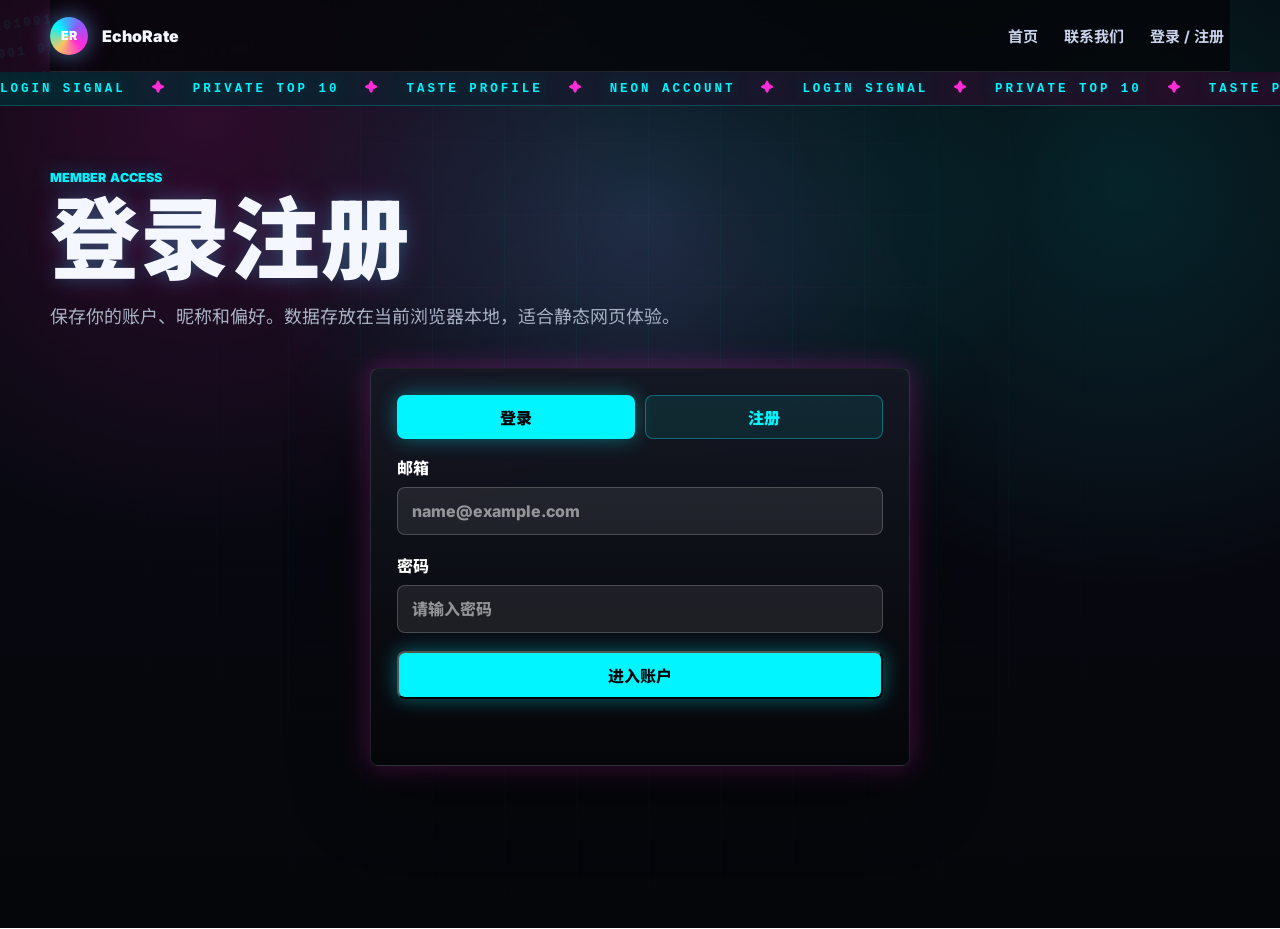
==== auth.html @ 1d74c145 "Add auth and dynamic header effects" ====
<!doctype html>
<html lang="zh-CN">
  <head>
    <meta charset="UTF-8" />
    <meta name="viewport" content="width=device-width, initial-scale=1.0" />
    <title>登录注册 - EchoRate</title>
    <link rel="preconnect" href="https://fonts.googleapis.com" />
    <link rel="preconnect" href="https://fonts.gstatic.com" crossorigin />
    <link
      href="https://fonts.googleapis.com/css2?family=Inter:wght@400;500;600;700;800&family=Noto+Sans+SC:wght@400;500;700;900&display=swap"
      rel="stylesheet"
    />
    <link rel="stylesheet" href="styles.css" />
    <link rel="stylesheet" href="form-layout.css" />
  </head>
  <body>
    <header class="shell topbar">
      <a class="brand" href="index.html" aria-label="EchoRate 首页">
        <span class="brand-mark">ER</span>
        <span>EchoRate</span>
      </a>
      <nav class="nav" aria-label="主导航">
        <a href="index.html">首页</a>
        <a href="contact.html">联系我们</a>
        <a href="auth.html" data-auth-link>登录 / 注册</a>
      </nav>
    </header>
    <div class="marquee-bar" aria-hidden="true">
      <div class="marquee-track">
        <span>LOGIN SIGNAL</span><span>PRIVATE TOP 10</span><span>TASTE PROFILE</span><span>NEON ACCOUNT</span>
        <span>LOGIN SIGNAL</span><span>PRIVATE TOP 10</span><span>TASTE PROFILE</span><span>NEON ACCOUNT</span>
      </div>
    </div>

    <main class="contact-page auth-page">
      <section class="shell contact-hero auth-hero">
        <div>
          <p class="eyebrow kinetic-type" data-text="Member Access">Member Access</p>
          <h1 class="kinetic-title" data-text="登录注册">登录注册</h1>
          <p class="hero-text">保存你的账户、昵称和偏好。数据存放在当前浏览器本地，适合静态网页体验。</p>
        </div>
      </section>

      <section class="shell auth-shell">
        <div class="auth-card">
          <div class="auth-tabs" role="tablist" aria-label="登录注册切换">
            <button class="active" type="button" data-auth-tab="login">登录</button>
            <button type="button" data-auth-tab="register">注册</button>
          </div>

          <form id="loginForm" class="contact-form auth-form">
            <label>
              <span>邮箱</span>
              <input type="email" name="email" autocomplete="email" placeholder="name@example.com" required />
            </label>
            <label>
              <span>密码</span>
              <input type="password" name="password" autocomplete="current-password" placeholder="请输入密码" required />
            </label>
            <button class="primary-action" type="submit">进入账户</button>
          </form>

          <form id="registerForm" class="contact-form auth-form hidden">
            <label>
              <span>昵称</span>
              <input type="text" name="name" autocomplete="nickname" placeholder="你的音乐昵称" minlength="2" required />
            </label>
            <label>
              <span>邮箱</span>
              <input type="email" name="email" autocomplete="email" placeholder="name@example.com" required />
            </label>
            <label>
              <span>密码</span>
              <input type="password" name="password" autocomplete="new-password" placeholder="至少 6 位" minlength="6" required />
            </label>
            <label>
              <span>偏好风格</span>
              <select name="genre">
                <option value="dance-pop">Dance Pop</option>
                <option value="synth-pop">Synth Pop</option>
                <option value="alt-pop">Alt Pop</option>
                <option value="r&b-pop">R&B Pop</option>
                <option value="hip-hop">Hip-Hop</option>
              </select>
            </label>
            <button class="primary-action" type="submit">创建账户</button>
          </form>

          <p id="authMessage" class="auth-message" role="status"></p>
        </div>
      </section>
    </main>

    <script src="site.js"></script>
    <script src="auth.js"></script>
  </body>
</html>
---- styles.css ----
:root {
  --ink: #f5f7ff;
  --muted: #a8b0c3;
  --soft: #707991;
  --line: rgba(255, 255, 255, 0.11);
  --paper: #05060a;
  --panel: #10121a;
  --card: #151823;
  --rose: #ff2bd6;
  --cyan: #00f5ff;
  --lime: #b6ff4d;
  --plum: #8a5cff;
  --amber: #f6c85f;
  --shadow: 0 24px 80px rgba(0, 0, 0, 0.46);
  --neon-cyan: 0 0 20px rgba(0, 245, 255, 0.38);
  --neon-pink: 0 0 28px rgba(255, 43, 214, 0.34);
}

* {
  box-sizing: border-box;
}

html {
  scroll-behavior: smooth;
  overflow-x: clip;
}

body {
  margin: 0;
  color: var(--ink);
  --cursor-x: 50vw;
  --cursor-y: 24vh;
  background:
    radial-gradient(circle at var(--cursor-x) var(--cursor-y), rgba(0, 245, 255, 0.16), transparent 24rem),
    radial-gradient(circle at 16% 12%, rgba(255, 43, 214, 0.16), transparent 32%),
    radial-gradient(circle at 88% 20%, rgba(0, 245, 255, 0.12), transparent 30%),
    linear-gradient(180deg, #05060a 0%, #080911 48%, #05060a 100%);
  font-family: "Inter", "Noto Sans SC", system-ui, sans-serif;
  overflow-x: clip;
}

body::before {
  content: "";
  position: fixed;
  inset: 0;
  z-index: 0;
  pointer-events: none;
  background:
    radial-gradient(circle at var(--cursor-x) var(--cursor-y), rgba(255, 43, 214, calc(0.16 + var(--scroll-glow, 0) * 0.24)), transparent 19rem),
    linear-gradient(90deg, rgba(0, 245, 255, 0.045) 1px, transparent 1px),
    linear-gradient(0deg, rgba(255, 43, 214, 0.034) 1px, transparent 1px);
  background-size: auto, 72px 72px, 72px 72px;
  mask-image: radial-gradient(circle at center, black, transparent 82%);
}

body::after {
  content: "01001100 01101001 01110011 01110100 01100101 01101110 00100000 01010000 01101111 01110000 00100000 ECHORATE 00100000 01010010 01100101 01110110 01101001 01100101 01110111 00100000 1010 0011 1100 0101 0110 1001 1110 0001 01001100 01101001 01110011 01110100 01100101 01101110 00100000 ALBUM 00100000 01010010 01100101 01110110 01101001 01100101 01110111 00100000 1010 0011 1100 0101 0110 1001 1110 0001";
  position: fixed;
  inset: -8vh -4vw;
  z-index: 0;
  pointer-events: none;
  color: rgba(0, 245, 255, 0.12);
  font-family: "Courier New", monospace;
  font-size: clamp(0.68rem, 1vw, 1rem);
  font-weight: 700;
  letter-spacing: 0.18em;
  line-height: 2.2;
  word-break: break-all;
  filter: blur(0.2px);
  opacity: 0.55;
  transform: rotate(-8deg) translate3d(0, 0, 0);
  animation: codeDrift 18s linear infinite alternate;
  mix-blend-mode: screen;
}

.topbar,
main {
  position: relative;
  z-index: 1;
}

.marquee-bar {
  position: sticky;
  top: 72px;
  z-index: 19;
  overflow: hidden;
  border-bottom: 1px solid rgba(0, 245, 255, 0.22);
  background:
    linear-gradient(90deg, rgba(0, 245, 255, 0.13), rgba(255, 43, 214, 0.12)),
    rgba(5, 6, 10, 0.82);
  backdrop-filter: blur(14px);
}

.marquee-track {
  display: flex;
  width: max-content;
  min-width: 200%;
  gap: 26px;
  padding: 9px 0;
  color: var(--cyan);
  font-family: "Courier New", monospace;
  font-size: 0.78rem;
  font-weight: 900;
  letter-spacing: 0.24em;
  text-transform: uppercase;
  text-shadow: var(--neon-cyan);
  animation: marqueeSlide 22s linear infinite;
}

.marquee-track span {
  display: inline-flex;
  align-items: center;
  gap: 26px;
  white-space: nowrap;
}

.marquee-track span::after {
  content: "✦";
  color: var(--rose);
  text-shadow: var(--neon-pink);
}

.scroll-burst {
  position: fixed;
  z-index: 3;
  pointer-events: none;
  color: hsl(var(--burst-hue), 100%, 62%);
  font-family: "Courier New", monospace;
  font-size: clamp(0.9rem, 1.6vw, 1.35rem);
  font-weight: 900;
  text-shadow:
    0 0 12px hsl(var(--burst-hue), 100%, 62%),
    0 0 28px hsl(var(--burst-hue), 100%, 48%);
  animation: neonBurst 920ms cubic-bezier(0.16, 1, 0.3, 1) forwards;
}

a {
  color: inherit;
  text-decoration: none;
}

button,
input,
select {
  font: inherit;
}

.shell {
  width: min(1180px, calc(100% - 40px));
  margin: 0 auto;
  max-width: 100%;
}

.topbar {
  display: flex;
  align-items: center;
  justify-content: space-between;
  gap: 18px;
  min-height: 72px;
  position: sticky;
  top: 0;
  z-index: 20;
  background: rgba(5, 6, 10, 0.84);
  backdrop-filter: blur(18px);
  border-bottom: 1px solid var(--line);
}

.brand,
.nav {
  display: flex;
  align-items: center;
  gap: 14px;
  min-width: 0;
}

.brand {
  flex: 0 0 auto;
  font-weight: 900;
  letter-spacing: 0;
}

.brand-mark {
  display: grid;
  place-items: center;
  width: 38px;
  height: 38px;
  border-radius: 50%;
  color: #fff;
  background: conic-gradient(from 130deg, var(--rose), var(--amber), var(--cyan), var(--plum), var(--rose));
  box-shadow: var(--neon-cyan), var(--neon-pink);
  font-size: 0.78rem;
}

.nav {
  flex: 1 1 auto;
  flex-wrap: wrap;
  justify-content: flex-end;
  color: #c9d2ea;
  font-size: 0.94rem;
  font-weight: 700;
}

.nav a {
  min-width: 0;
  padding: 10px 6px;
  white-space: nowrap;
  min-width: var(--stable-width, auto);
}

.nav a:hover,
.nav a:focus-visible {
  color: var(--cyan);
  text-shadow: var(--neon-cyan);
}

.hero {
  min-height: 620px;
  display: grid;
  align-items: center;
  overflow: hidden;
  background:
    radial-gradient(circle at 74% 20%, rgba(0, 245, 255, 0.19), transparent 32%),
    radial-gradient(circle at 30% 82%, rgba(255, 43, 214, 0.18), transparent 30%),
    linear-gradient(135deg, rgba(5, 6, 10, 0.78), rgba(16, 18, 26, 0.66));
}

.hero-grid {
  display: grid;
  grid-template-columns: minmax(0, 1fr) minmax(320px, 0.85fr);
  gap: 58px;
  align-items: center;
  padding: 70px 0 92px;
}

.eyebrow {
  margin: 0 0 12px;
  color: var(--cyan);
  text-shadow: var(--neon-cyan);
  font-weight: 900;
  font-size: 0.78rem;
  text-transform: uppercase;
  letter-spacing: 0;
}

h1,
h2,
p {
  margin-top: 0;
}

h1 {
  max-width: 760px;
  margin-bottom: 20px;
  font-size: clamp(3.2rem, 8vw, 6.8rem);
  line-height: 0.96;
  letter-spacing: 0;
  font-weight: 900;
  text-transform: uppercase;
}

.kinetic-type,
.kinetic-title {
  display: flex;
  flex-wrap: wrap;
  align-items: baseline;
  gap: 0;
  max-width: 100%;
  overflow-wrap: anywhere;
}

.kinetic-char {
  display: inline-block;
  opacity: 0;
  filter: blur(16px);
  transform: translateY(18px) scale(1.08);
  animation: revealChar 760ms cubic-bezier(0.16, 1, 0.3, 1) forwards;
  animation-delay: calc(var(--char-index) * 54ms);
  will-change: opacity, filter, transform;
}

.kinetic-title .kinetic-char {
  text-shadow:
    0 0 18px rgba(0, 245, 255, 0.24),
    0 0 34px rgba(255, 43, 214, 0.18);
}

.kinetic-title:hover .kinetic-char,
.kinetic-type:hover .kinetic-char {
  animation:
    revealChar 1ms linear forwards,
    glyphFlicker 920ms ease-in-out infinite alternate;
  animation-delay:
    0ms,
    calc(var(--char-index) * 18ms);
}

.kinetic-space {
  width: 0.34em;
}

h2 {
  margin-bottom: 12px;
  font-size: clamp(1.7rem, 3vw, 2.45rem);
  letter-spacing: 0;
}

.hero-text {
  max-width: 650px;
  color: var(--muted);
  font-size: 1.12rem;
  line-height: 1.75;
}

.hero-actions {
  display: flex;
  flex-wrap: wrap;
  gap: 12px;
  margin-top: 30px;
}

.primary-action,
.secondary-action,
.album-card,
.chip {
  transition:
    transform 180ms ease,
    box-shadow 180ms ease,
    border-color 180ms ease,
    background 180ms ease;
}

.primary-action,
.secondary-action {
  display: inline-flex;
  align-items: center;
  justify-content: center;
  min-height: 48px;
  padding: 0 20px;
  border-radius: 8px;
  font-weight: 800;
  min-width: var(--stable-width, auto);
}

.primary-action {
  color: #05060a;
  background: var(--cyan);
  box-shadow: var(--neon-cyan);
}

.secondary-action {
  color: var(--rose);
  border: 1px solid rgba(255, 43, 214, 0.7);
  box-shadow: var(--neon-pink);
}

.turntable {
  position: relative;
  min-height: 430px;
}

.record {
  width: min(430px, 90vw);
  aspect-ratio: 1;
  border-radius: 50%;
  background:
    radial-gradient(circle, var(--cyan) 0 5%, #05060a 6% 14%, transparent 15%),
    repeating-radial-gradient(circle, #282b39 0 3px, #080911 4px 9px);
  box-shadow: var(--shadow);
  position: absolute;
  right: 0;
  top: 34px;
  animation: spin 18s linear infinite;
}

.record span {
  position: absolute;
  inset: 34%;
  border-radius: 50%;
  background: linear-gradient(135deg, var(--rose), var(--amber), var(--cyan));
  box-shadow: var(--neon-cyan), var(--neon-pink);
}

.cover-stack {
  position: absolute;
  left: 16px;
  bottom: 20px;
  display: grid;
  grid-template-columns: repeat(3, 112px);
  gap: 14px;
}

.mini-cover {
  width: 112px;
  aspect-ratio: 1;
  border-radius: 8px;
  object-fit: cover;
  box-shadow: 0 16px 34px rgba(0, 0, 0, 0.44), var(--neon-pink);
  border: 1px solid rgba(255, 255, 255, 0.22);
}

.toolbar {
  display: grid;
  grid-template-columns: minmax(220px, 1fr) minmax(0, 2fr) 180px;
  gap: 16px;
  align-items: end;
  padding: 26px 0;
}

.feature-grid {
  display: grid;
  grid-template-columns: minmax(0, 1.1fr) minmax(320px, 0.9fr);
  gap: 22px;
  align-items: start;
  padding: 54px 0 28px;
}

.test-panel,
.result-panel,
.top10-panel,
.persona-card {
  --spot-x: 50%;
  --spot-y: 50%;
  --tilt-x: 0deg;
  --tilt-y: 0deg;
  position: relative;
  overflow: hidden;
  border: 1px solid var(--line);
  border-radius: 8px;
  background:
    linear-gradient(180deg, rgba(21, 24, 35, 0.9), rgba(7, 8, 15, 0.94)),
    radial-gradient(circle at 18% 0%, rgba(255, 43, 214, 0.14), transparent 32%);
  box-shadow: var(--shadow);
  transform: perspective(900px) rotateX(var(--tilt-x)) rotateY(var(--tilt-y));
  transform-style: preserve-3d;
  transition:
    transform 180ms ease,
    border-color 180ms ease,
    box-shadow 180ms ease;
}

.test-panel::before,
.result-panel::before,
.top10-panel::before,
.persona-card::before,
.album-card::before,
.recommend-card::before,
.top10-item::before {
  content: "";
  position: absolute;
  inset: 0;
  pointer-events: none;
  opacity: 0;
  background: radial-gradient(circle at var(--spot-x) var(--spot-y), rgba(0, 245, 255, 0.22), transparent 17rem);
  transition: opacity 180ms ease;
}

.test-panel:hover::before,
.result-panel:hover::before,
.top10-panel:hover::before,
.persona-card:hover::before,
.album-card:hover::before,
.recommend-card:hover::before,
.top10-item:hover::before {
  opacity: 1;
}

.test-panel,
.result-panel,
.top10-panel {
  padding: clamp(18px, 3vw, 26px);
}

.test-panel .section-heading p,
.top10-panel .section-heading p {
  color: var(--muted);
  line-height: 1.75;
}

.test-card,
.taste-result {
  display: grid;
  gap: 14px;
}

.test-progress {
  color: var(--lime);
  font-size: 0.86rem;
  font-weight: 900;
  text-shadow: 0 0 16px rgba(182, 255, 77, 0.34);
}

.test-album {
  display: grid;
  grid-template-columns: minmax(130px, 190px) minmax(0, 1fr);
  gap: 18px;
  align-items: center;
}

.test-album h3 {
  margin: 0 0 8px;
  font-size: clamp(1.6rem, 3vw, 2.6rem);
  overflow-wrap: anywhere;
}

.test-album p {
  color: var(--muted);
}

.score-buttons {
  display: grid;
  grid-template-columns: repeat(10, minmax(0, 1fr));
  gap: 8px;
  margin-top: 18px;
}

.score-buttons button,
.skip-button,
.top10-add,
.top10-item button {
  border: 1px solid rgba(0, 245, 255, 0.42);
  border-radius: 8px;
  color: var(--ink);
  background: rgba(0, 245, 255, 0.08);
  cursor: pointer;
  font-weight: 900;
}

.score-buttons button {
  min-height: 42px;
}

.skip-button {
  min-height: 42px;
  margin-top: 12px;
  width: 100%;
  color: var(--rose);
  border-color: rgba(255, 43, 214, 0.48);
  background: rgba(255, 43, 214, 0.08);
}

.score-buttons button:hover,
.skip-button:hover,
.top10-add:hover {
  color: #05060a;
  background: var(--cyan);
  box-shadow: var(--neon-cyan);
}

.top10-panel {
  margin-top: 28px;
  margin-bottom: 20px;
}

.top10-layout {
  display: grid;
  grid-template-columns: minmax(0, 1fr) 340px;
  gap: 18px;
}

.top10-list {
  display: grid;
  gap: 10px;
}

.top10-item {
  --spot-x: 50%;
  --spot-y: 50%;
  --tilt-x: 0deg;
  --tilt-y: 0deg;
  position: relative;
  overflow: hidden;
  display: grid;
  grid-template-columns: 30px 58px minmax(0, 1fr) 40px;
  gap: 12px;
  align-items: center;
  border: 1px solid var(--line);
  border-radius: 8px;
  background: rgba(255, 255, 255, 0.04);
  padding: 10px;
  transform: perspective(900px) rotateX(var(--tilt-x)) rotateY(var(--tilt-y));
}

.top10-item > span {
  color: var(--lime);
  font-weight: 900;
  text-align: center;
}

.top10-item .cover-art {
  margin: 0;
}

.top10-item h3 {
  margin: 0 0 3px;
  font-size: 0.96rem;
  overflow-wrap: anywhere;
}

.top10-item p {
  margin: 0;
  color: var(--muted);
  font-size: 0.84rem;
}

.top10-item button {
  min-height: 34px;
  color: var(--rose);
  border-color: rgba(255, 43, 214, 0.34);
}

.persona-card {
  padding: 20px;
}

.persona-card h3 {
  margin: 0 0 12px;
  font-size: 1.45rem;
}

.persona-card p:last-child {
  color: #dfe5f7;
  font-size: 1.12rem;
  line-height: 1.8;
}

.search-field,
.select-field {
  display: grid;
  gap: 8px;
  color: var(--muted);
  font-size: 0.8rem;
  font-weight: 800;
}

.search-field input,
.select-field select {
  width: 100%;
  min-height: 46px;
  border: 1px solid var(--line);
  border-radius: 8px;
  background: rgba(21, 24, 35, 0.86);
  color: var(--ink);
  padding: 0 14px;
  outline: none;
}

.segmented {
  display: flex;
  gap: 8px;
  overflow-x: auto;
  padding-bottom: 2px;
}

.chip {
  min-width: var(--stable-width, auto);
  min-height: 46px;
  white-space: nowrap;
  border: 1px solid var(--line);
  border-radius: 999px;
  background: rgba(21, 24, 35, 0.86);
  color: var(--muted);
  padding: 0 15px;
  cursor: pointer;
  font-weight: 800;
}

.chip.active {
  color: #05060a;
  border-color: var(--cyan);
  background: var(--cyan);
  box-shadow: var(--neon-cyan);
}

.content-grid {
  display: grid;
  grid-template-columns: minmax(0, 1fr) 360px;
  gap: 28px;
  align-items: start;
  padding: 28px 0 74px;
}

.section-heading {
  margin-bottom: 18px;
}

.album-grid {
  display: grid;
  grid-template-columns: repeat(3, minmax(0, 1fr));
  gap: 16px;
}

.album-card {
  --spot-x: 50%;
  --spot-y: 50%;
  --tilt-x: 0deg;
  --tilt-y: 0deg;
  position: relative;
  overflow: hidden;
  border: 1px solid var(--line);
  border-radius: 8px;
  background: linear-gradient(180deg, rgba(21, 24, 35, 0.94), rgba(13, 15, 22, 0.94));
  padding: 12px;
  cursor: pointer;
  text-align: left;
  transform: perspective(900px) rotateX(var(--tilt-x)) rotateY(var(--tilt-y));
}

.album-card:hover,
.album-card.active {
  transform: translateY(-3px);
  box-shadow: var(--shadow), var(--neon-cyan);
  border-color: rgba(0, 245, 255, 0.58);
}

.cover-art {
  display: block;
  width: 100%;
  aspect-ratio: 1;
  border-radius: 6px;
  margin-bottom: 12px;
  overflow: hidden;
  background: #0d0f16;
  box-shadow: 0 14px 30px rgba(0, 0, 0, 0.36);
  transform: translateZ(0);
}

.cover-art img,
.selected-cover img,
.cover-fallback {
  width: 100%;
  height: 100%;
  object-fit: cover;
}

.cover-fallback {
  display: grid;
  place-items: center;
  color: var(--cyan);
  background:
    radial-gradient(circle at 70% 18%, rgba(255, 43, 214, 0.28), transparent 36%),
    linear-gradient(135deg, #151823, #05060a);
  font-size: 1.35rem;
  font-weight: 900;
  text-shadow: var(--neon-cyan);
}

.album-title {
  margin: 0 0 4px;
  font-size: 1rem;
  line-height: 1.25;
  overflow-wrap: anywhere;
}

.album-card:hover .cover-art img,
.recommend-card:hover .cover-art img,
.top10-item:hover .cover-art img {
  transform: scale(1.045);
}

.cover-art img {
  transition: transform 260ms ease;
}

.album-artist,
.album-note,
.review-meta {
  color: var(--muted);
  line-height: 1.55;
  overflow-wrap: anywhere;
}

.album-artist {
  margin-bottom: 12px;
  font-size: 0.9rem;
}

.album-footer {
  display: flex;
  align-items: center;
  justify-content: space-between;
  gap: 10px;
}

.pill {
  display: inline-flex;
  align-items: center;
  min-height: 27px;
  border-radius: 999px;
  background: rgba(0, 245, 255, 0.12);
  color: var(--cyan);
  padding: 0 9px;
  font-size: 0.76rem;
  font-weight: 900;
}

.small-score {
  font-weight: 900;
}

.review-panel {
  position: sticky;
  top: 96px;
  max-height: calc(100vh - 118px);
  overflow-y: auto;
  overscroll-behavior: contain;
  scrollbar-gutter: stable;
  border-radius: 8px;
  background:
    linear-gradient(180deg, rgba(21, 24, 35, 0.95), rgba(5, 6, 10, 0.96)),
    radial-gradient(circle at 50% 0%, rgba(255, 43, 214, 0.2), transparent 34%);
  color: #fff;
  padding: 18px;
  box-shadow: var(--shadow);
}

.review-panel::-webkit-scrollbar {
  width: 10px;
}

.review-panel::-webkit-scrollbar-track {
  background: rgba(255, 255, 255, 0.06);
  border-radius: 999px;
}

.review-panel::-webkit-scrollbar-thumb {
  background: linear-gradient(180deg, rgba(0, 245, 255, 0.78), rgba(255, 43, 214, 0.72));
  border: 2px solid rgba(5, 6, 10, 0.92);
  border-radius: 999px;
}

.review-panel::-webkit-scrollbar-thumb:hover {
  background: linear-gradient(180deg, var(--cyan), var(--rose));
}

.review-panel .eyebrow,
.review-panel .review-meta {
  color: var(--cyan);
}

.selected-cover {
  display: block;
  width: 100%;
  aspect-ratio: 1;
  border-radius: 8px;
  margin-bottom: 18px;
  overflow: hidden;
  box-shadow: var(--shadow), var(--neon-pink);
}

.score-badge {
  display: inline-flex;
  align-items: baseline;
  gap: 4px;
  margin: 4px 0 18px;
  font-weight: 900;
  font-size: 2.3rem;
}

.score-badge span {
  color: var(--muted);
  font-size: 0.9rem;
}

.review-text {
  color: #dfe5f7;
  line-height: 1.75;
}

.rating-bars {
  display: grid;
  gap: 11px;
  margin: 22px 0;
}

.bar-row {
  display: grid;
  grid-template-columns: 82px 1fr 34px;
  gap: 10px;
  align-items: center;
  font-size: 0.84rem;
}

.bar-track {
  height: 8px;
  border-radius: 999px;
  background: rgba(255, 255, 255, 0.16);
  overflow: hidden;
}

.bar-fill {
  height: 100%;
  border-radius: inherit;
  background: linear-gradient(90deg, var(--rose), var(--plum), var(--cyan));
  box-shadow: var(--neon-cyan);
}

.tag-list {
  display: flex;
  flex-wrap: wrap;
  gap: 8px;
}

.tag {
  border: 1px solid rgba(255, 255, 255, 0.18);
  border-radius: 999px;
  color: #f5f7ff;
  padding: 6px 9px;
  font-size: 0.78rem;
  font-weight: 800;
}

.selected-actions {
  margin-top: 16px;
}

.top10-add {
  width: 100%;
  min-height: 44px;
  color: var(--cyan);
}

.recommend-band {
  background:
    radial-gradient(circle at 16% 8%, rgba(138, 92, 255, 0.18), transparent 28%),
    linear-gradient(180deg, rgba(16, 18, 26, 0.94), rgba(5, 6, 10, 0.96));
  padding: 58px 0 76px;
}

.recommendations {
  display: grid;
  grid-template-columns: repeat(3, minmax(0, 1fr));
  gap: 16px;
}

.recommend-card {
  --spot-x: 50%;
  --spot-y: 50%;
  --tilt-x: 0deg;
  --tilt-y: 0deg;
  position: relative;
  overflow: hidden;
  display: grid;
  grid-template-columns: 84px minmax(0, 1fr);
  gap: 14px;
  align-items: center;
  min-height: 122px;
  border: 1px solid var(--line);
  border-radius: 8px;
  background: linear-gradient(180deg, rgba(21, 24, 35, 0.94), rgba(13, 15, 22, 0.94));
  padding: 12px;
  transform: perspective(900px) rotateX(var(--tilt-x)) rotateY(var(--tilt-y));
}

.recommend-card .cover-art {
  margin: 0;
  font-size: 1.25rem;
}

.recommend-card > div:last-child,
.top10-item > div:nth-child(3),
.test-album > div:last-child {
  min-width: 0;
}

.match {
  color: var(--lime);
  text-shadow: 0 0 16px rgba(182, 255, 77, 0.34);
  font-weight: 900;
  font-size: 0.82rem;
}

@keyframes spin {
  to {
    transform: rotate(1turn);
  }
}

@keyframes codeDrift {
  from {
    transform: rotate(-8deg) translate3d(-2rem, -1rem, 0);
  }

  to {
    transform: rotate(-8deg) translate3d(2rem, 1rem, 0);
  }
}

@keyframes marqueeSlide {
  from {
    transform: translateX(0);
  }

  to {
    transform: translateX(-50%);
  }
}

@keyframes neonBurst {
  0% {
    opacity: 0;
    transform: translate3d(0, 0, 0) scale(0.72) rotate(0deg);
    filter: blur(6px);
  }

  22% {
    opacity: 1;
    filter: blur(0);
  }

  100% {
    opacity: 0;
    transform: translate3d(var(--burst-x), var(--burst-y), 0) scale(1.28) rotate(18deg);
    filter: blur(2px);
  }
}

@keyframes revealChar {
  0% {
    opacity: 0;
    filter: blur(16px);
    transform: translateY(18px) scale(1.08);
  }

  68% {
    opacity: 1;
    filter: blur(2px);
  }

  100% {
    opacity: 1;
    filter: blur(0);
    transform: translateY(0) scale(1);
  }
}

@keyframes glyphFlicker {
  0% {
    color: var(--ink);
    filter: blur(0);
    transform: translateY(0);
  }

  48% {
    color: var(--cyan);
    filter: blur(1px);
    transform: translateY(-2px);
  }

  100% {
    color: var(--rose);
    filter: blur(0);
    transform: translateY(1px);
  }
}

@media (prefers-reduced-motion: reduce) {
  .kinetic-char,
  .record,
  .marquee-track,
  body::after {
    animation: none;
    opacity: 1;
    filter: none;
    transform: none;
  }

  body::after {
    opacity: 0.22;
  }
}

@media (max-width: 980px) {
  .hero-grid,
  .content-grid,
  .toolbar,
  .feature-grid,
  .top10-layout {
    grid-template-columns: 1fr;
  }

  .turntable {
    min-height: 360px;
  }

  .record {
    left: 50%;
    right: auto;
    transform: translateX(-50%);
    animation: spinMobile 18s linear infinite;
  }

  .cover-stack {
    left: 0;
  }

  .album-grid,
  .recommendations {
    grid-template-columns: repeat(2, minmax(0, 1fr));
  }

  .review-panel {
    position: static;
    max-height: none;
    overflow-y: visible;
    scrollbar-gutter: auto;
  }

  .test-album {
    grid-template-columns: 150px minmax(0, 1fr);
  }
}

@media (max-width: 640px) {
  .shell {
    width: min(100% - 24px, 1180px);
  }

  .topbar {
    align-items: flex-start;
    flex-direction: column;
    gap: 8px;
    padding: 12px 0;
  }

  .marquee-bar {
    top: 116px;
  }

  .nav {
    width: 100%;
    justify-content: space-between;
    font-size: 0.86rem;
  }

  .hero {
    min-height: auto;
  }

  .hero-grid {
    padding: 46px 0 62px;
    gap: 22px;
  }

  h1 {
    font-size: 3.35rem;
  }

  .hero-actions a {
    flex: 1 1 150px;
  }

  .turntable {
    min-height: 300px;
  }

  .cover-stack {
    grid-template-columns: repeat(3, 84px);
  }

  .mini-cover {
    width: 84px;
  }

  .album-grid,
  .recommendations {
    grid-template-columns: 1fr;
  }

  .test-album {
    grid-template-columns: 1fr;
  }

  .score-buttons {
    grid-template-columns: repeat(5, 1fr);
  }
}

@keyframes spinMobile {
  from {
    transform: translateX(-50%) rotate(0turn);
  }

  to {
    transform: translateX(-50%) rotate(1turn);
  }
}
---- form-layout.css ----
.contact-page {
  padding-bottom: 76px;
}

.contact-hero {
  display: grid;
  grid-template-columns: minmax(0, 780px);
  gap: 28px;
  align-items: end;
  padding: 64px 0 34px;
}

.contact-hero h1 {
  margin-bottom: 18px;
  font-size: clamp(3rem, 7vw, 5.8rem);
}

.form-wrap {
  padding-top: 18px;
}

.contact-form {
  display: grid;
  gap: 18px;
  border-radius: 8px;
  background:
    linear-gradient(180deg, rgba(21, 24, 35, 0.96), rgba(5, 6, 10, 0.97)),
    radial-gradient(circle at 92% 0%, rgba(0, 245, 255, 0.16), transparent 30%);
  color: #fff;
  padding: clamp(18px, 4vw, 34px);
  box-shadow: var(--shadow);
}

.form-row {
  display: flex;
  gap: 18px;
}

.contact-form label {
  display: grid;
  flex: 1 1 0;
  gap: 8px;
  font-weight: 800;
}

.contact-form input,
.contact-form select,
.contact-form textarea {
  width: 100%;
  border: 1px solid rgba(255, 255, 255, 0.2);
  border-radius: 8px;
  background: rgba(255, 255, 255, 0.08);
  color: #fff;
  padding: 13px 14px;
  outline: none;
}

.contact-form select option {
  color: #191714;
}

.contact-form input:focus,
.contact-form select:focus,
.contact-form textarea:focus {
  border-color: var(--cyan);
  box-shadow: 0 0 0 3px rgba(0, 245, 255, 0.18), var(--neon-cyan);
}

.contact-form ::placeholder {
  color: rgba(255, 255, 255, 0.52);
}

fieldset {
  display: flex;
  flex-wrap: wrap;
  gap: 12px 20px;
  margin: 0;
  border: 1px solid rgba(255, 255, 255, 0.18);
  border-radius: 8px;
  padding: 18px;
}

legend {
  padding: 0 8px;
  color: var(--cyan);
  font-weight: 900;
}

.choice {
  display: inline-flex !important;
  grid-template-columns: auto 1fr;
  flex: 0 1 auto !important;
  align-items: center;
  gap: 8px !important;
  color: #f4efe8;
  font-weight: 700 !important;
}

.choice input {
  width: auto;
  accent-color: var(--cyan);
}

.form-actions {
  display: flex;
  gap: 12px;
  justify-content: flex-end;
}

.form-actions button {
  min-height: 46px;
  border: 0;
  border-radius: 8px;
  padding: 0 18px;
  cursor: pointer;
  font-weight: 900;
}

.form-actions button[type="submit"] {
  color: #05060a;
  background: var(--cyan);
  box-shadow: var(--neon-cyan);
}

.form-actions button[type="reset"] {
  color: #fff;
  background: rgba(255, 255, 255, 0.16);
}

.auth-page {
  min-height: calc(100vh - 110px);
}

.auth-hero {
  padding-bottom: 18px;
}

.auth-shell {
  display: grid;
  place-items: start center;
  padding-bottom: 86px;
}

.auth-card {
  width: min(540px, 100%);
  border: 1px solid var(--line);
  border-radius: 8px;
  background:
    linear-gradient(180deg, rgba(21, 24, 35, 0.96), rgba(5, 6, 10, 0.97)),
    radial-gradient(circle at 12% 0%, rgba(255, 43, 214, 0.18), transparent 32%);
  padding: clamp(16px, 4vw, 26px);
  box-shadow: var(--shadow), var(--neon-pink);
}

.auth-tabs {
  display: grid;
  grid-template-columns: repeat(2, minmax(0, 1fr));
  gap: 10px;
  margin-bottom: 16px;
}

.auth-tabs button {
  min-height: 44px;
  border: 1px solid rgba(0, 245, 255, 0.34);
  border-radius: 8px;
  color: var(--cyan);
  background: rgba(0, 245, 255, 0.08);
  cursor: pointer;
  font-weight: 900;
}

.auth-tabs button.active {
  color: #05060a;
  background: var(--cyan);
  box-shadow: var(--neon-cyan);
}

.auth-form {
  box-shadow: none;
  padding: 0;
  background: transparent;
}

.auth-form.hidden {
  display: none;
}

.auth-message {
  min-height: 1.6em;
  margin: 14px 0 0;
  color: var(--lime);
  line-height: 1.6;
}

.auth-message[data-tone="warn"] {
  color: var(--rose);
}

@media (max-width: 760px) {
  .contact-hero {
    grid-template-columns: 1fr;
  }

  .form-row {
    flex-direction: column;
  }

  .form-actions {
    justify-content: stretch;
  }

  .form-actions button {
    flex: 1;
  }
}
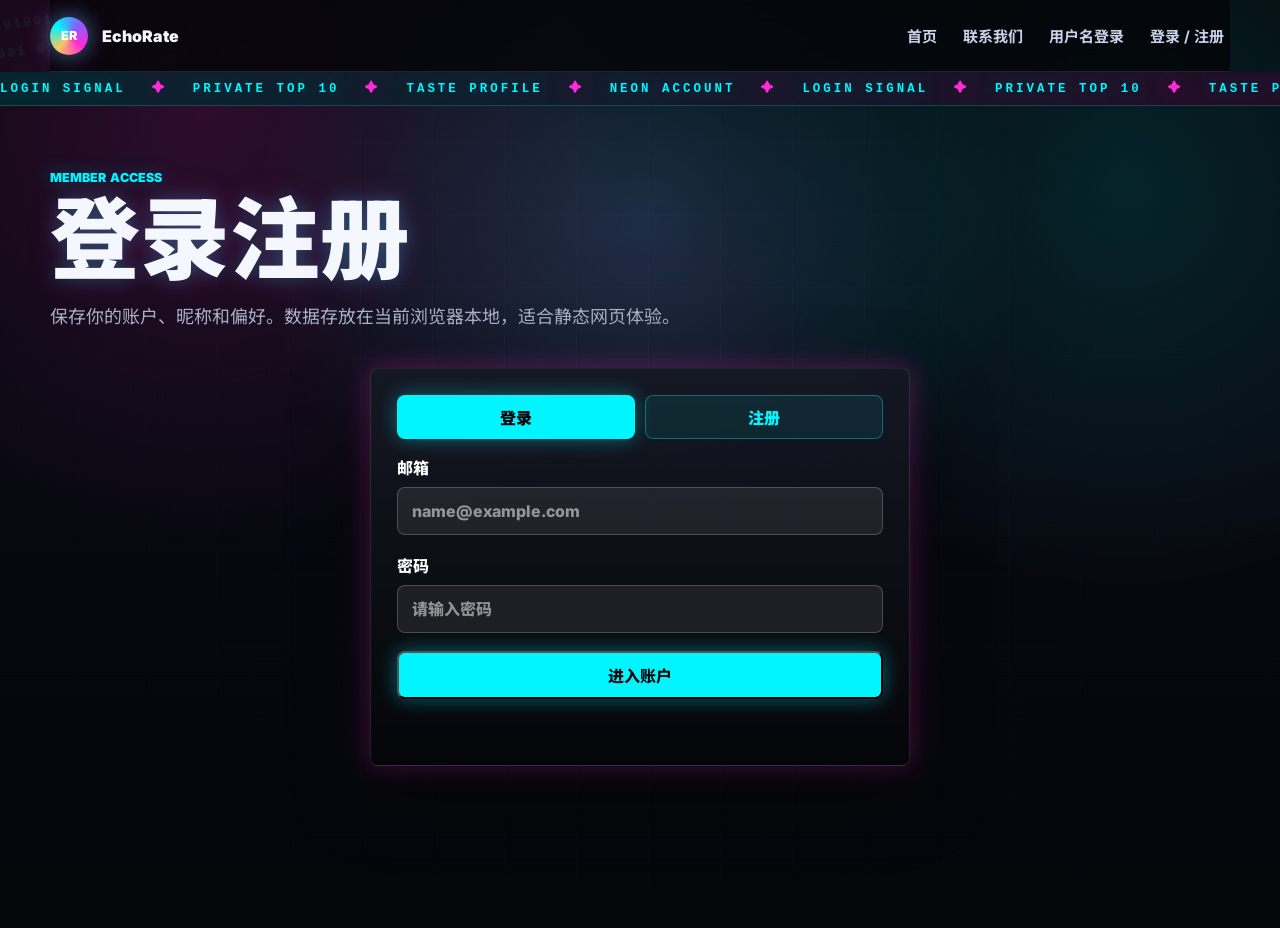
==== commit 843e5c10: "Add local storage login and homepage widgets" ====
--- a/auth.html
+++ b/auth.html
@@ -22,6 +22,7 @@
       <nav class="nav" aria-label="主导航">
         <a href="index.html">首页</a>
         <a href="contact.html">联系我们</a>
+        <a href="login.html">用户名登录</a>
         <a href="auth.html" data-auth-link>登录 / 注册</a>
       </nav>
     </header>
--- a/styles.css
+++ b/styles.css
@@ -356,6 +356,7 @@
 .turntable {
   position: relative;
   min-height: 430px;
+  overflow: visible;
 }
 
 .record {
@@ -396,6 +397,136 @@
   object-fit: cover;
   box-shadow: 0 16px 34px rgba(0, 0, 0, 0.44), var(--neon-pink);
   border: 1px solid rgba(255, 255, 255, 0.22);
+}
+
+.live-dashboard {
+  display: grid;
+  grid-template-columns: minmax(280px, 0.82fr) minmax(0, 1.18fr);
+  gap: 22px;
+  align-items: stretch;
+  padding: 34px 0 18px;
+}
+
+.live-card {
+  border: 1px solid var(--line);
+  border-radius: 8px;
+  background:
+    linear-gradient(180deg, rgba(21, 24, 35, 0.92), rgba(7, 8, 15, 0.95)),
+    radial-gradient(circle at 88% 0%, rgba(0, 245, 255, 0.16), transparent 34%);
+  box-shadow: var(--shadow);
+  padding: clamp(18px, 3vw, 26px);
+}
+
+.user-card {
+  display: grid;
+  gap: 14px;
+}
+
+.live-stat {
+  display: flex;
+  align-items: center;
+  justify-content: space-between;
+  gap: 14px;
+  min-height: 52px;
+  border: 1px solid rgba(255, 255, 255, 0.12);
+  border-radius: 8px;
+  background: rgba(255, 255, 255, 0.04);
+  padding: 12px 14px;
+}
+
+.live-stat span {
+  color: var(--muted);
+  font-weight: 800;
+}
+
+.live-stat strong {
+  color: var(--cyan);
+  text-align: right;
+  text-shadow: var(--neon-cyan);
+  overflow-wrap: anywhere;
+}
+
+.ad-card {
+  display: grid;
+  grid-template-columns: minmax(0, 1fr) minmax(180px, 240px);
+  gap: 22px;
+  align-items: center;
+  position: relative;
+  overflow: hidden;
+}
+
+.ad-card::before {
+  content: "";
+  position: absolute;
+  inset: auto -10% -35% 34%;
+  height: 70%;
+  pointer-events: none;
+  background: linear-gradient(90deg, transparent, rgba(255, 43, 214, 0.22), rgba(0, 245, 255, 0.18));
+  transform: skewY(-9deg);
+}
+
+.ad-copy,
+.ad-frame,
+.ad-controls {
+  position: relative;
+  z-index: 1;
+}
+
+.ad-copy p:last-child {
+  color: var(--muted);
+  line-height: 1.7;
+}
+
+.ad-frame {
+  width: 100%;
+  aspect-ratio: 1;
+  border-radius: 8px;
+  overflow: hidden;
+  background: #0d0f16;
+  box-shadow: var(--shadow), var(--neon-pink);
+}
+
+.ad-frame img {
+  width: 100%;
+  height: 100%;
+  object-fit: cover;
+  display: block;
+}
+
+.ad-controls {
+  grid-column: 1 / -1;
+  display: flex;
+  justify-content: flex-end;
+  gap: 10px;
+}
+
+.ad-controls button {
+  display: grid;
+  place-items: center;
+  width: 42px;
+  height: 42px;
+  border: 1px solid rgba(0, 245, 255, 0.5);
+  border-radius: 50%;
+  color: var(--cyan);
+  background: rgba(0, 245, 255, 0.08);
+  cursor: pointer;
+  font-size: 1.55rem;
+  font-weight: 900;
+  line-height: 1;
+}
+
+.ad-controls button:hover {
+  color: #05060a;
+  background: var(--cyan);
+  box-shadow: var(--neon-cyan);
+}
+
+.ad-swap-forward {
+  animation: adSwapForward 420ms cubic-bezier(0.16, 1, 0.3, 1);
+}
+
+.ad-swap-back {
+  animation: adSwapBack 420ms cubic-bezier(0.16, 1, 0.3, 1);
 }
 
 .toolbar {
@@ -648,7 +779,10 @@
   display: flex;
   gap: 8px;
   overflow-x: auto;
+  overscroll-behavior-inline: contain;
   padding-bottom: 2px;
+  scrollbar-width: thin;
+  -webkit-overflow-scrolling: touch;
 }
 
 .chip {
@@ -1053,11 +1187,37 @@
   }
 }
 
+@keyframes adSwapForward {
+  from {
+    opacity: 0;
+    transform: translateX(24px) scale(0.96);
+  }
+
+  to {
+    opacity: 1;
+    transform: translateX(0) scale(1);
+  }
+}
+
+@keyframes adSwapBack {
+  from {
+    opacity: 0;
+    transform: translateX(-24px) scale(0.96);
+  }
+
+  to {
+    opacity: 1;
+    transform: translateX(0) scale(1);
+  }
+}
+
 @media (prefers-reduced-motion: reduce) {
   .kinetic-char,
   .record,
   .marquee-track,
-  body::after {
+  body::after,
+  .ad-swap-forward,
+  .ad-swap-back {
     animation: none;
     opacity: 1;
     filter: none;
@@ -1074,17 +1234,21 @@
   .content-grid,
   .toolbar,
   .feature-grid,
-  .top10-layout {
+  .top10-layout,
+  .live-dashboard,
+  .ad-card {
     grid-template-columns: 1fr;
   }
 
   .turntable {
     min-height: 360px;
+    overflow: hidden;
   }
 
   .record {
     left: 50%;
     right: auto;
+    width: min(340px, 76vw);
     transform: translateX(-50%);
     animation: spinMobile 18s linear infinite;
   }
@@ -1096,6 +1260,10 @@
   .album-grid,
   .recommendations {
     grid-template-columns: repeat(2, minmax(0, 1fr));
+  }
+
+  .ad-controls {
+    justify-content: flex-start;
   }
 
   .review-panel {
@@ -1150,11 +1318,20 @@
   }
 
   .turntable {
-    min-height: 300px;
+    min-height: 260px;
+    overflow: hidden;
+  }
+
+  .record {
+    width: min(270px, 64vw);
+    top: 24px;
   }
 
   .cover-stack {
     grid-template-columns: repeat(3, 84px);
+    left: 50%;
+    transform: translateX(-50%);
+    bottom: 8px;
   }
 
   .mini-cover {
--- a/form-layout.css
+++ b/form-layout.css
@@ -196,6 +196,27 @@
   color: var(--rose);
 }
 
+.simple-login-card {
+  width: min(540px, 100%);
+}
+
+.simple-login-card .primary-action {
+  width: 100%;
+  border: 0;
+  cursor: pointer;
+}
+
+.simple-login-card .auth-message {
+  margin: 0;
+  color: var(--muted);
+  font-size: 0.92rem;
+  overflow-wrap: anywhere;
+}
+
+.simple-login-card code {
+  color: var(--cyan);
+}
+
 @media (max-width: 760px) {
   .contact-hero {
     grid-template-columns: 1fr;
